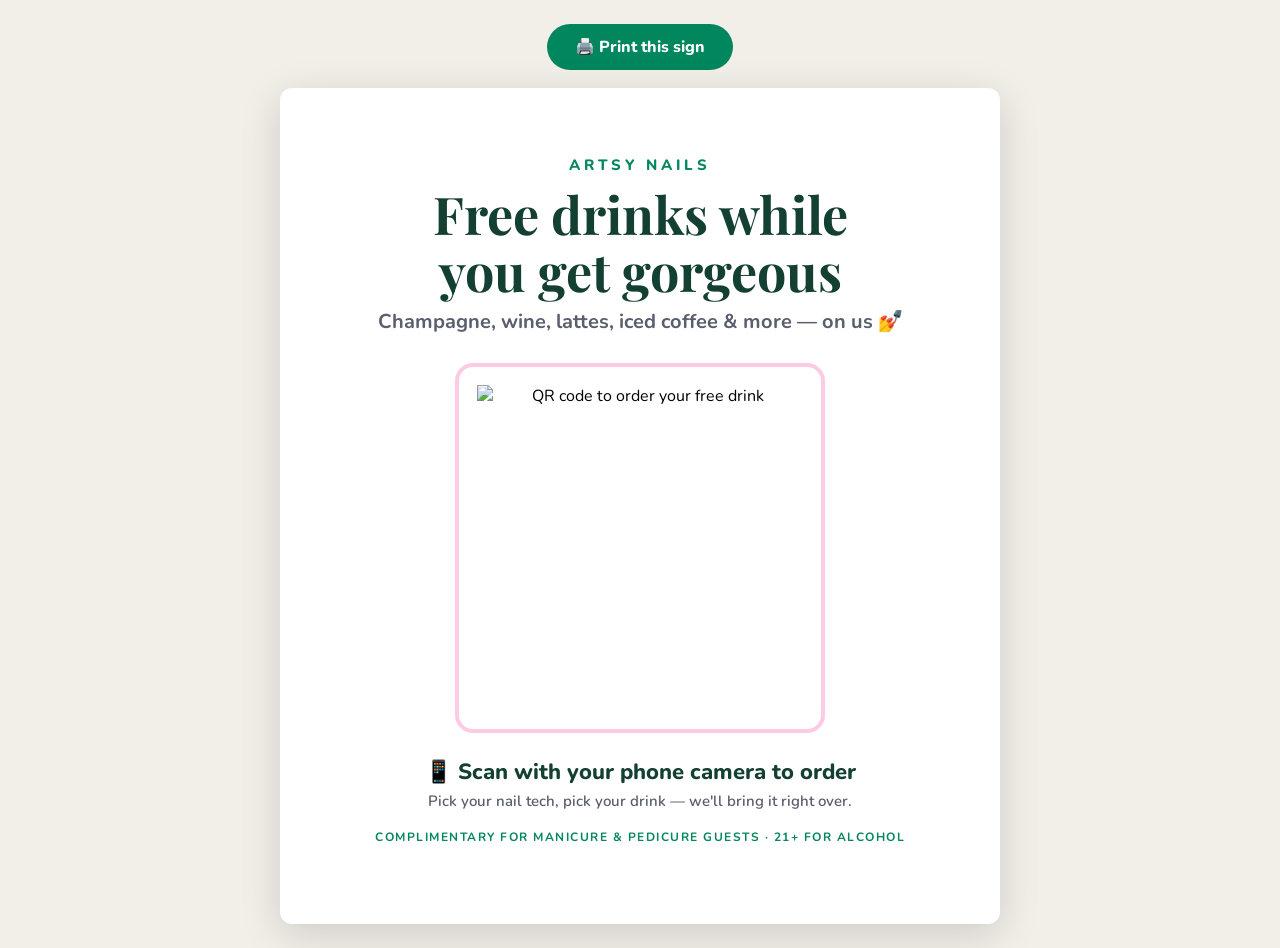
==== qr-sign.html @ 674a0b24 "Artsy Nails complimentary drink ordering app Mobile web app for manicure/pedicure guests: pick your " ====
<!DOCTYPE html>
<html lang="en">
<head>
  <meta charset="utf-8">
  <meta name="viewport" content="width=device-width, initial-scale=1">
  <title>Artsy Nails · Drink Bar QR Sign (printable)</title>
  <link href="https://fonts.googleapis.com/css2?family=Playfair+Display:wght@600;700&family=Nunito:wght@600;700;800&display=swap" rel="stylesheet">
  <style>
    :root {
      --green: #01865d;
      --green-dark: #134032;
      --pink: #ffcbe4;
    }
    * { box-sizing: border-box; }
    body {
      margin: 0;
      font-family: "Nunito", sans-serif;
      background: #f2efe9;
      display: flex;
      flex-direction: column;
      align-items: center;
      padding: 24px;
    }
    .toolbar { margin-bottom: 18px; }
    .toolbar button {
      background: var(--green);
      color: #fff;
      border: none;
      border-radius: 999px;
      padding: 12px 28px;
      font: 800 16px "Nunito", sans-serif;
      cursor: pointer;
    }
    /* The sign itself — sized to print nicely on letter paper */
    .sign {
      background: #fff;
      width: 7.5in;
      max-width: 100%;
      padding: 0.7in 0.6in;
      text-align: center;
      border-radius: 12px;
      box-shadow: 0 10px 40px rgba(0,0,0,0.15);
    }
    .kicker {
      color: var(--green);
      font-weight: 800;
      letter-spacing: 4px;
      text-transform: uppercase;
      font-size: 15px;
      margin: 0 0 10px;
    }
    h1 {
      font-family: "Playfair Display", Georgia, serif;
      color: var(--green-dark);
      font-size: 52px;
      line-height: 1.1;
      margin: 0 0 8px;
    }
    .sub {
      font-size: 20px;
      font-weight: 700;
      color: #5a5e6d;
      margin: 0 0 28px;
    }
    .qr-wrap {
      display: inline-block;
      padding: 18px;
      border: 4px solid var(--pink);
      border-radius: 18px;
    }
    .qr-wrap img { display: block; width: 3.4in; height: 3.4in; }
    .scan {
      font-size: 22px;
      font-weight: 800;
      color: var(--green-dark);
      margin: 24px 0 4px;
    }
    .menu-hint {
      font-size: 15px;
      font-weight: 600;
      color: #5a5e6d;
      margin: 0 0 18px;
    }
    .foot {
      font-size: 12px;
      font-weight: 700;
      letter-spacing: 1.5px;
      text-transform: uppercase;
      color: var(--green);
    }
    @media print {
      body { background: #fff; padding: 0; }
      .toolbar { display: none; }
      .sign { box-shadow: none; border-radius: 0; width: 100%; }
    }
  </style>
</head>
<body>
  <div class="toolbar">
    <button onclick="window.print()">🖨️ Print this sign</button>
  </div>

  <div class="sign">
    <p class="kicker">Artsy Nails</p>
    <h1>Free drinks while<br>you get gorgeous</h1>
    <p class="sub">Champagne, wine, lattes, iced coffee &amp; more — on us 💅</p>

    <div class="qr-wrap">
      <img src="https://api.qrserver.com/v1/create-qr-code/?size=680x680&margin=2&color=134032&data=https%3A%2F%2Fmannine.github.io%2Fartsy-drinks%2F"
           alt="QR code to order your free drink">
    </div>

    <p class="scan">📱 Scan with your phone camera to order</p>
    <p class="menu-hint">Pick your nail tech, pick your drink — we'll bring it right over.</p>
    <p class="foot">Complimentary for manicure &amp; pedicure guests · 21+ for alcohol</p>
  </div>
</body>
</html>
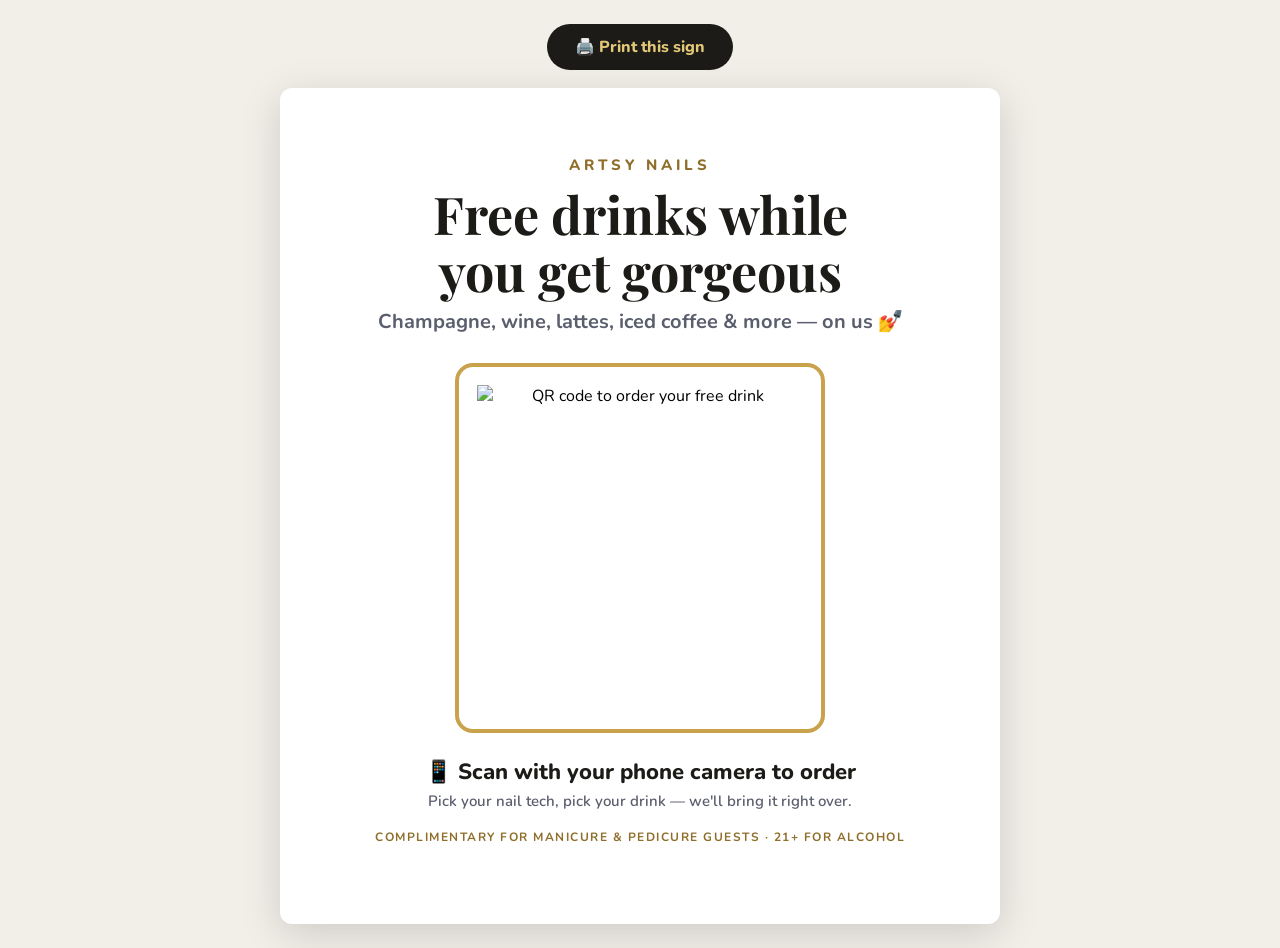
==== commit 9f75121b: "Swap green/pink palette for gold, beige, and black Co-Authored-By: Claude Fable 5 <noreply@anthropic" ====
--- a/qr-sign.html
+++ b/qr-sign.html
@@ -7,9 +7,9 @@
   <link href="https://fonts.googleapis.com/css2?family=Playfair+Display:wght@600;700&family=Nunito:wght@600;700;800&display=swap" rel="stylesheet">
   <style>
     :root {
-      --green: #01865d;
-      --green-dark: #134032;
-      --pink: #ffcbe4;
+      --gold: #c9a24b;
+      --gold-deep: #8f6e2a;
+      --black: #1c1b17;
     }
     * { box-sizing: border-box; }
     body {
@@ -23,8 +23,8 @@
     }
     .toolbar { margin-bottom: 18px; }
     .toolbar button {
-      background: var(--green);
-      color: #fff;
+      background: var(--black);
+      color: #e3c878;
       border: none;
       border-radius: 999px;
       padding: 12px 28px;
@@ -42,7 +42,7 @@
       box-shadow: 0 10px 40px rgba(0,0,0,0.15);
     }
     .kicker {
-      color: var(--green);
+      color: var(--gold-deep);
       font-weight: 800;
       letter-spacing: 4px;
       text-transform: uppercase;
@@ -51,7 +51,7 @@
     }
     h1 {
       font-family: "Playfair Display", Georgia, serif;
-      color: var(--green-dark);
+      color: var(--black);
       font-size: 52px;
       line-height: 1.1;
       margin: 0 0 8px;
@@ -65,14 +65,14 @@
     .qr-wrap {
       display: inline-block;
       padding: 18px;
-      border: 4px solid var(--pink);
+      border: 4px solid var(--gold);
       border-radius: 18px;
     }
     .qr-wrap img { display: block; width: 3.4in; height: 3.4in; }
     .scan {
       font-size: 22px;
       font-weight: 800;
-      color: var(--green-dark);
+      color: var(--black);
       margin: 24px 0 4px;
     }
     .menu-hint {
@@ -86,7 +86,7 @@
       font-weight: 700;
       letter-spacing: 1.5px;
       text-transform: uppercase;
-      color: var(--green);
+      color: var(--gold-deep);
     }
     @media print {
       body { background: #fff; padding: 0; }
@@ -106,7 +106,7 @@
     <p class="sub">Champagne, wine, lattes, iced coffee &amp; more — on us 💅</p>
 
     <div class="qr-wrap">
-      <img src="https://api.qrserver.com/v1/create-qr-code/?size=680x680&margin=2&color=134032&data=https%3A%2F%2Fmannine.github.io%2Fartsy-drinks%2F"
+      <img src="https://api.qrserver.com/v1/create-qr-code/?size=680x680&margin=2&color=1c1b17&data=https%3A%2F%2Fmannine.github.io%2Fartsy-drinks%2F"
            alt="QR code to order your free drink">
     </div>
 
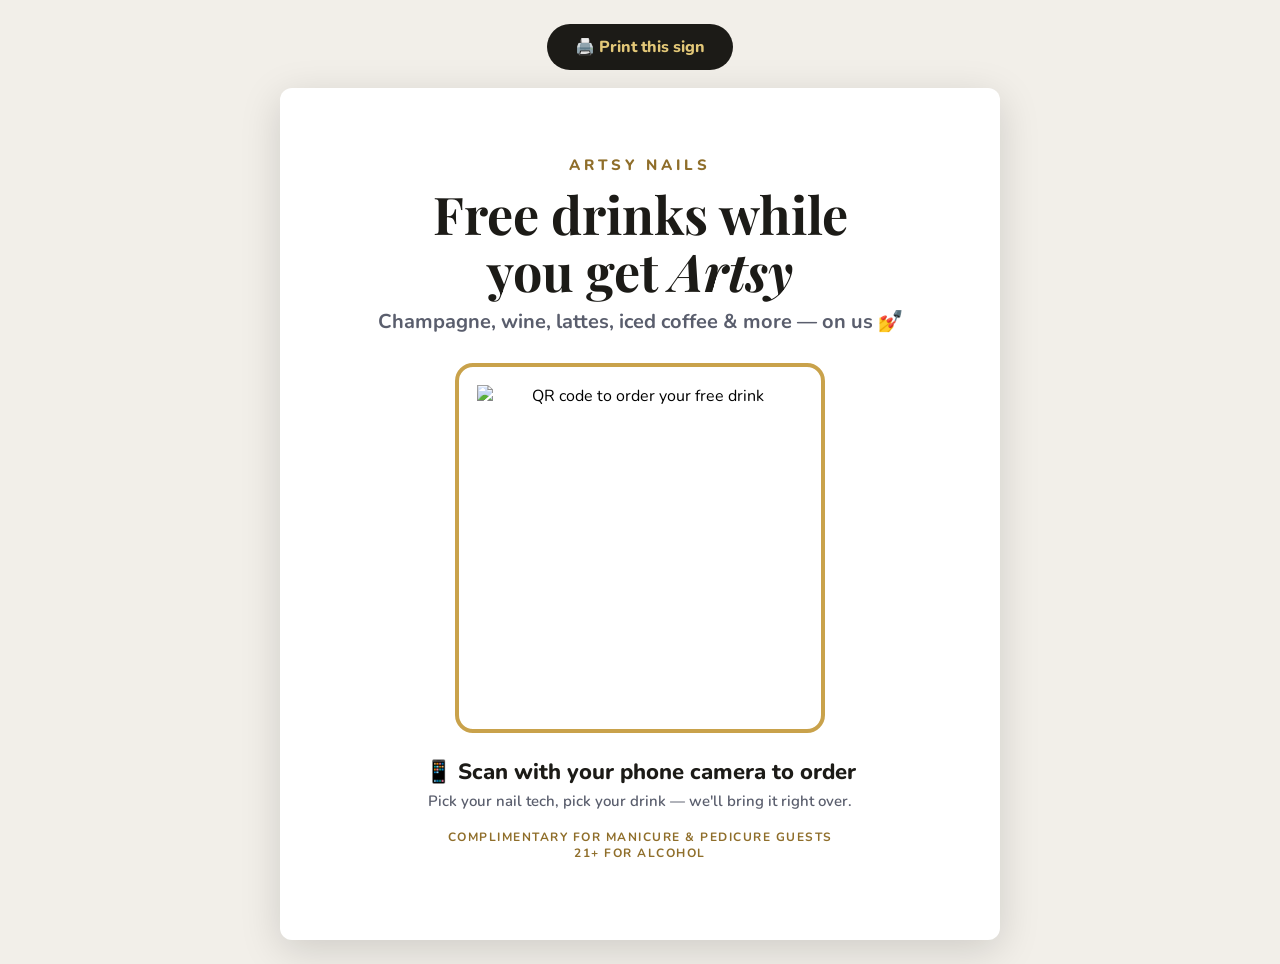
==== commit 4456ca8d: "QR sign: italic 'Artsy' headline, 21+ note on its own line Co-Authored-By: Claude Fable 5 <noreply@a" ====
--- a/qr-sign.html
+++ b/qr-sign.html
@@ -4,7 +4,7 @@
   <meta charset="utf-8">
   <meta name="viewport" content="width=device-width, initial-scale=1">
   <title>Artsy Nails · Drink Bar QR Sign (printable)</title>
-  <link href="https://fonts.googleapis.com/css2?family=Playfair+Display:wght@600;700&family=Nunito:wght@600;700;800&display=swap" rel="stylesheet">
+  <link href="https://fonts.googleapis.com/css2?family=Playfair+Display:ital,wght@0,600;0,700;1,600;1,700&family=Nunito:wght@600;700;800&display=swap" rel="stylesheet">
   <style>
     :root {
       --gold: #c9a24b;
@@ -102,7 +102,7 @@
 
   <div class="sign">
     <p class="kicker">Artsy Nails</p>
-    <h1>Free drinks while<br>you get gorgeous</h1>
+    <h1>Free drinks while<br>you get <em>Artsy</em></h1>
     <p class="sub">Champagne, wine, lattes, iced coffee &amp; more — on us 💅</p>
 
     <div class="qr-wrap">
@@ -112,7 +112,7 @@
 
     <p class="scan">📱 Scan with your phone camera to order</p>
     <p class="menu-hint">Pick your nail tech, pick your drink — we'll bring it right over.</p>
-    <p class="foot">Complimentary for manicure &amp; pedicure guests · 21+ for alcohol</p>
+    <p class="foot">Complimentary for manicure &amp; pedicure guests<br>21+ for alcohol</p>
   </div>
 </body>
 </html>
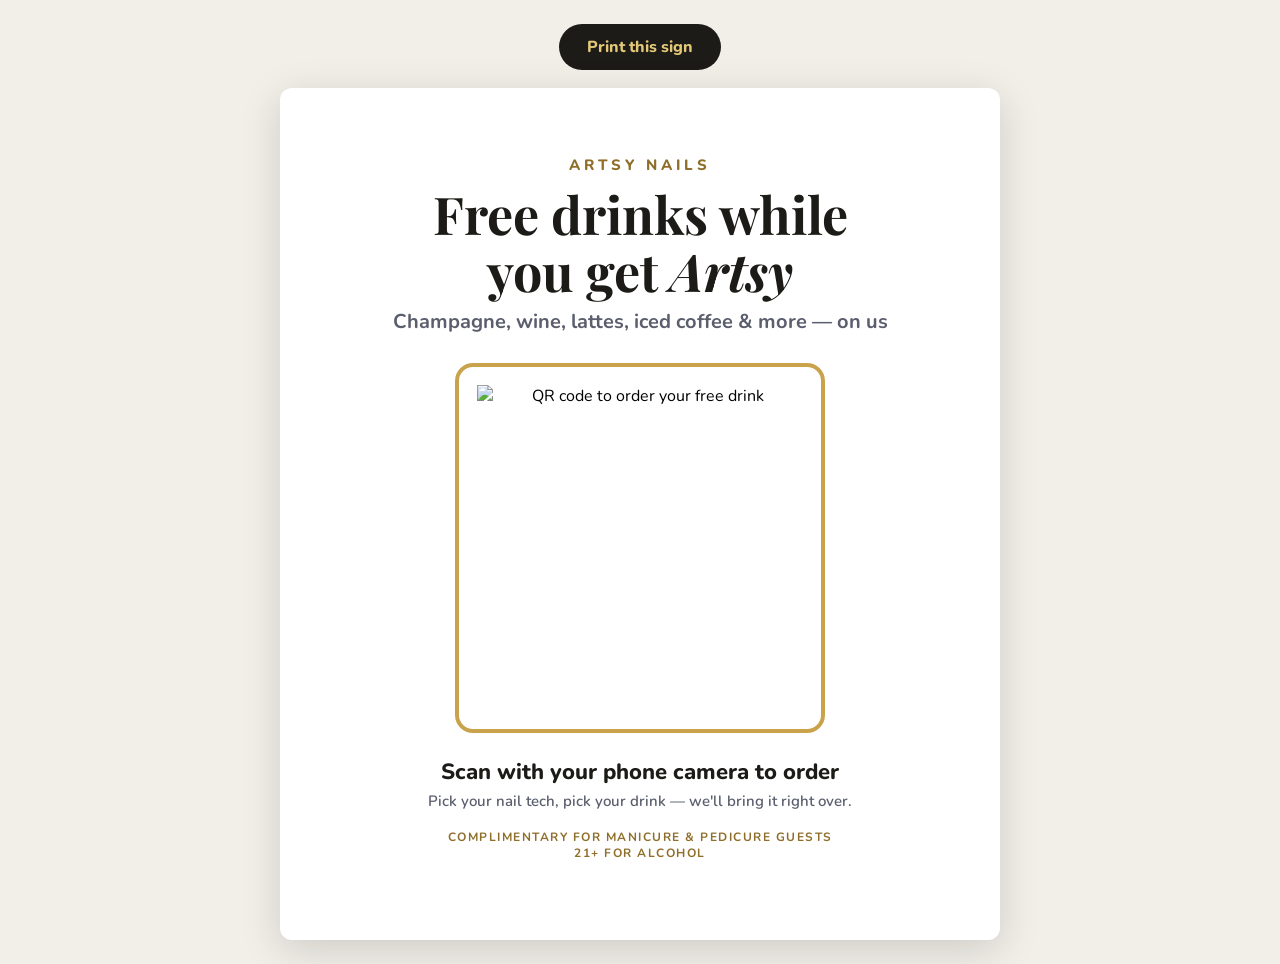
==== commit 97c96be9: "Add Strawberry Matcha and replace drink emojis" ====
--- a/qr-sign.html
+++ b/qr-sign.html
@@ -97,20 +97,20 @@
 </head>
 <body>
   <div class="toolbar">
-    <button onclick="window.print()">🖨️ Print this sign</button>
+    <button onclick="window.print()">Print this sign</button>
   </div>
 
   <div class="sign">
     <p class="kicker">Artsy Nails</p>
     <h1>Free drinks while<br>you get <em>Artsy</em></h1>
-    <p class="sub">Champagne, wine, lattes, iced coffee &amp; more — on us 💅</p>
+    <p class="sub">Champagne, wine, lattes, iced coffee &amp; more — on us</p>
 
     <div class="qr-wrap">
-      <img src="https://api.qrserver.com/v1/create-qr-code/?size=680x680&margin=2&color=1c1b17&data=https%3A%2F%2Fmannine.github.io%2Fartsy-drinks%2F"
+      <img src="https://api.qrserver.com/v1/create-qr-code/?size=680x680&margin=2&color=1c1b17&data=https%3A%2F%2Fmannine.github.io%2Fartsy-nails-drinks%2F"
            alt="QR code to order your free drink">
     </div>
 
-    <p class="scan">📱 Scan with your phone camera to order</p>
+    <p class="scan">Scan with your phone camera to order</p>
     <p class="menu-hint">Pick your nail tech, pick your drink — we'll bring it right over.</p>
     <p class="foot">Complimentary for manicure &amp; pedicure guests<br>21+ for alcohol</p>
   </div>
